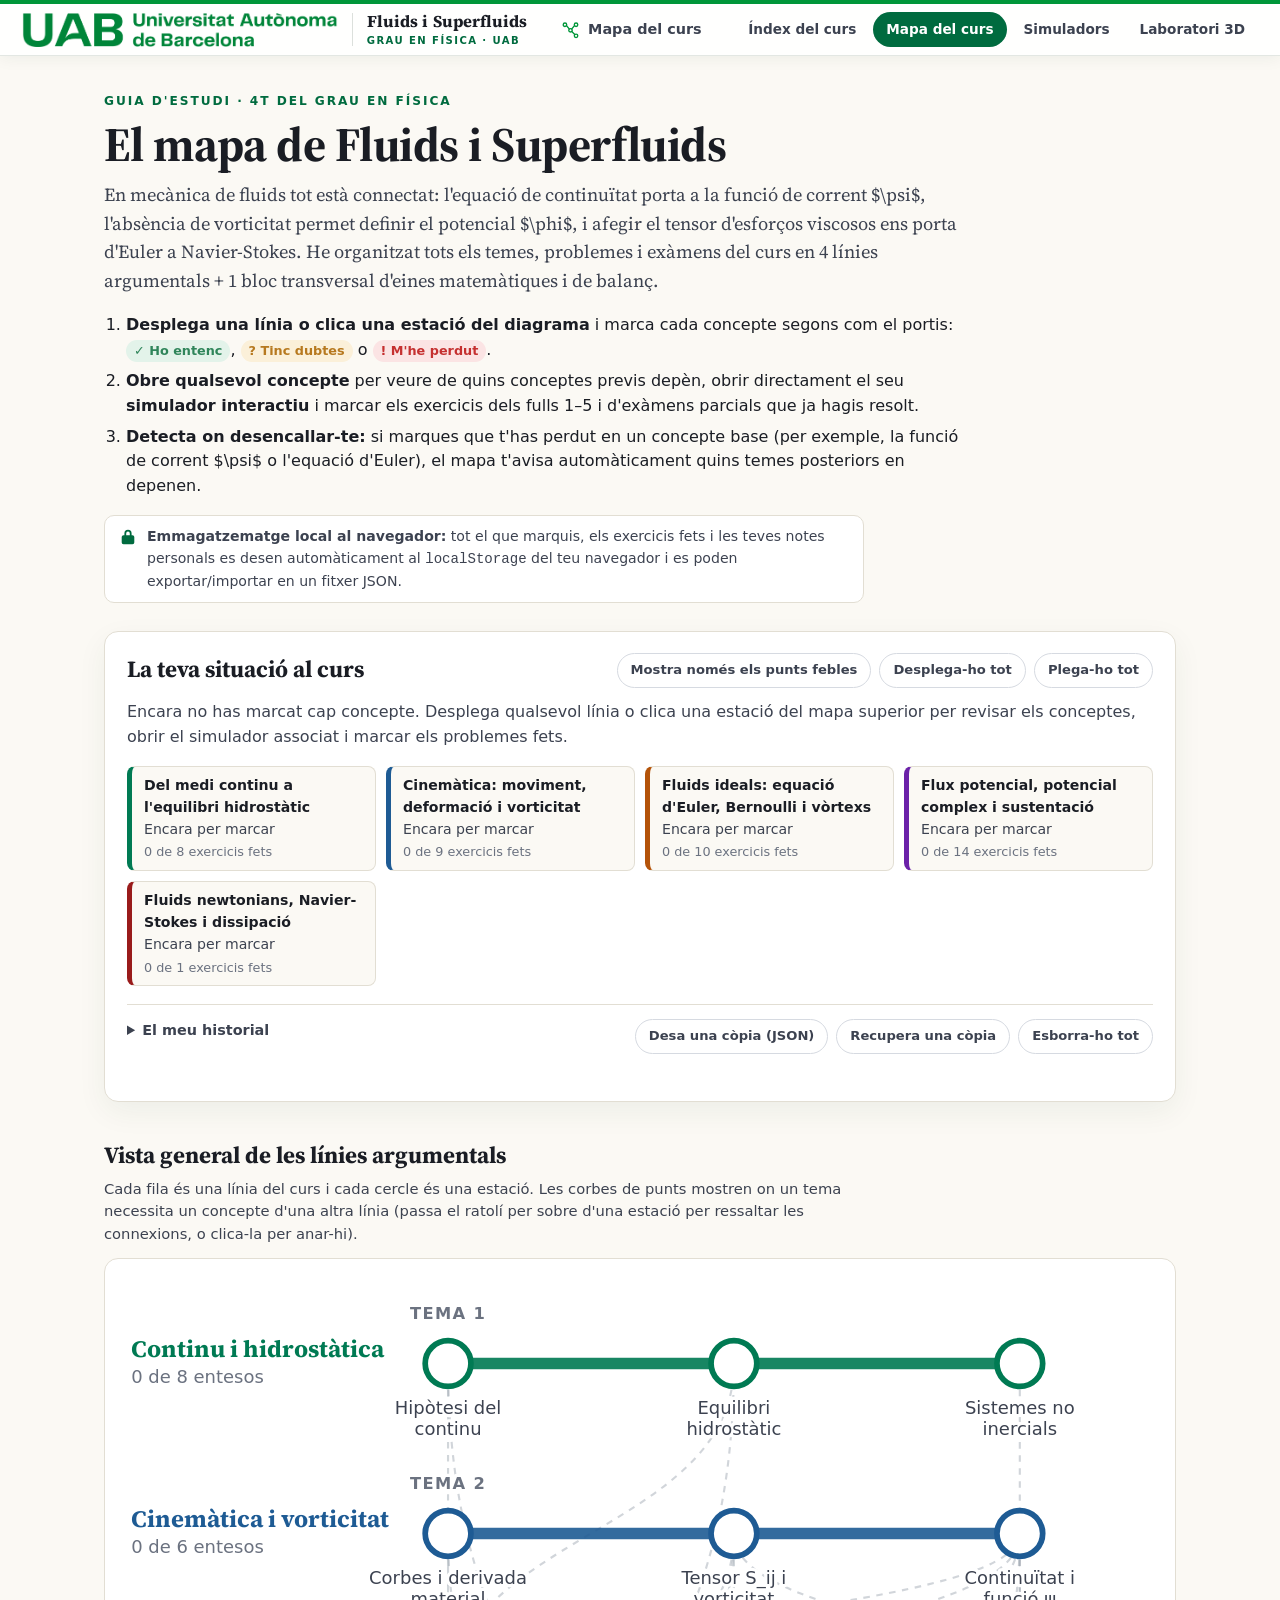
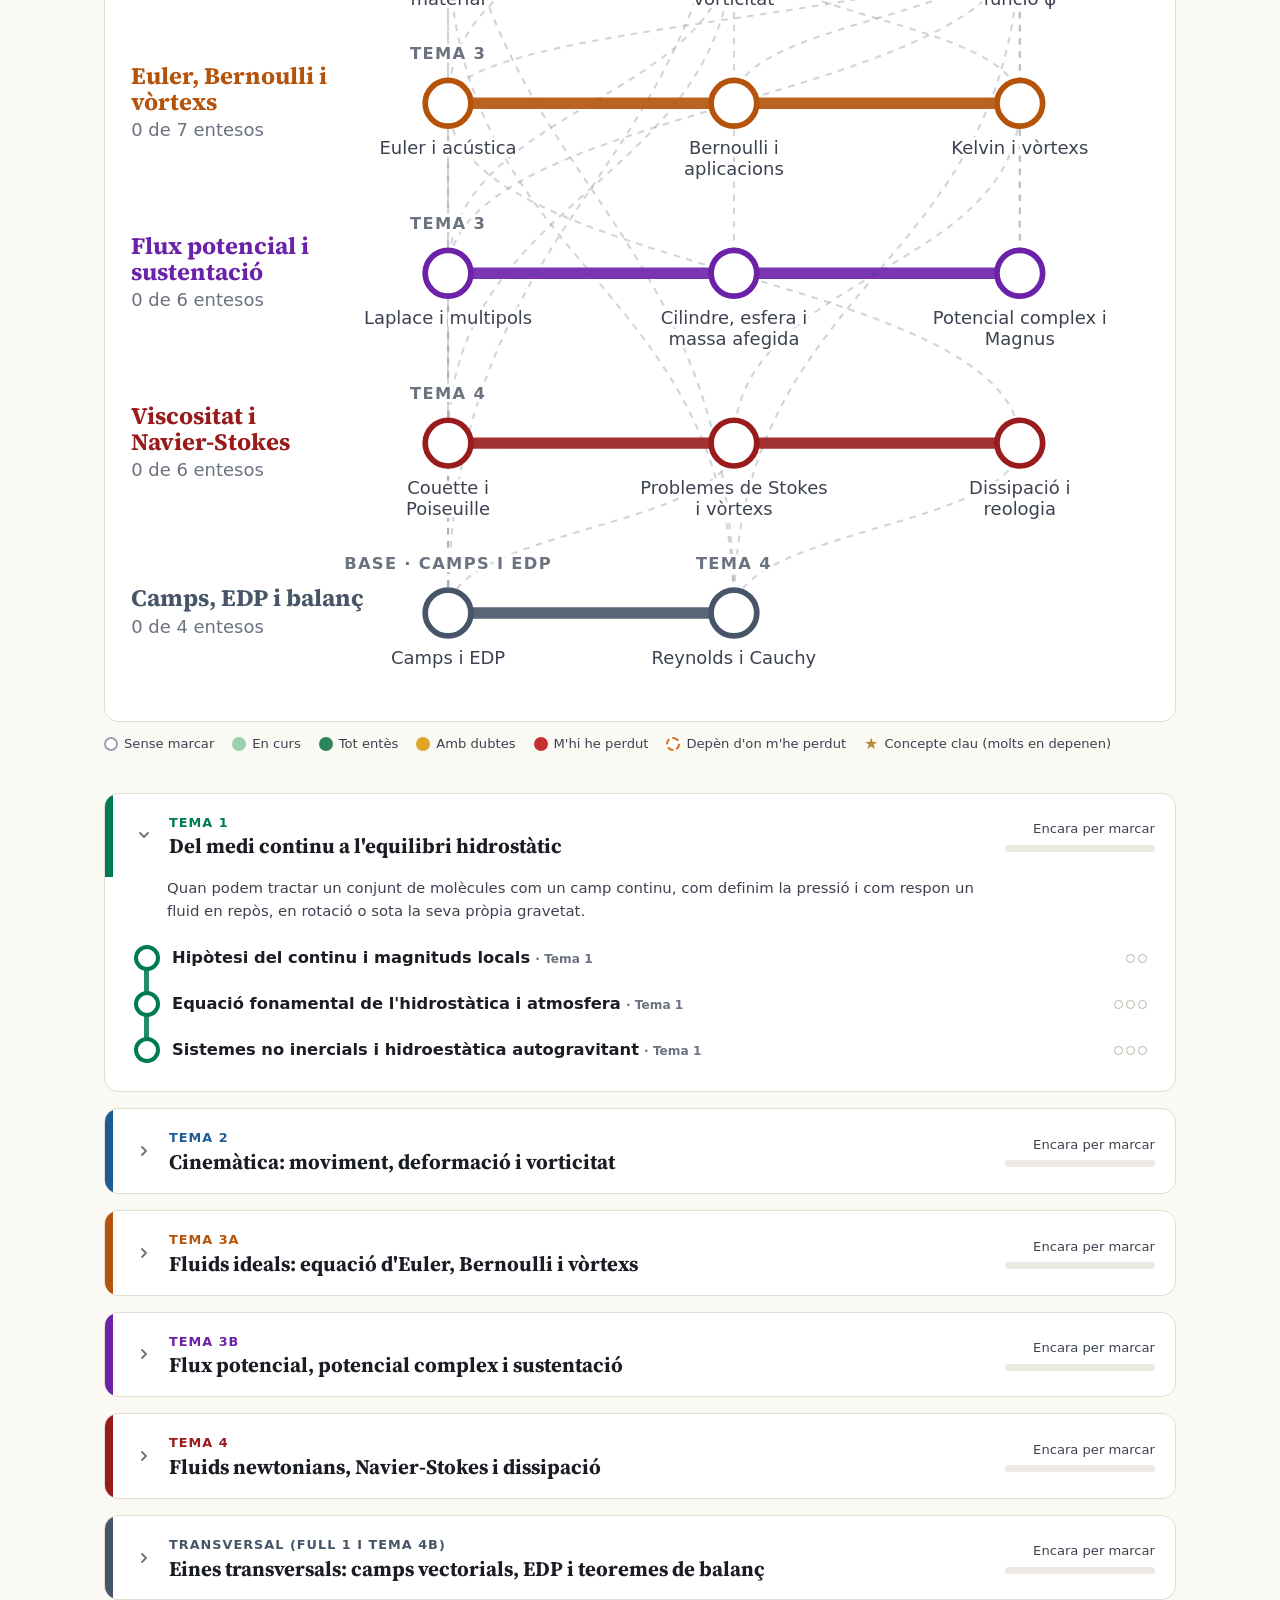
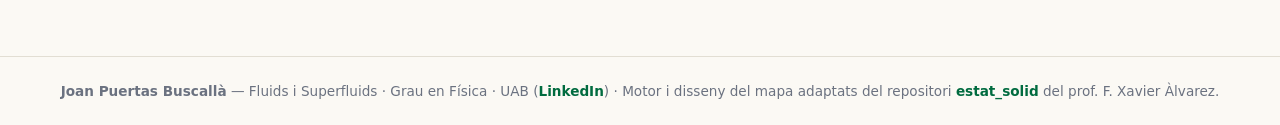
==== mapa/index.html @ 0ef9b049 "Plataforma completa de Fluids i Superfluids (UAB): simuladors T1-T4, laboratori 3D i mapa del curs" ====
<!doctype html>
<html lang="ca">
<head>
<meta charset="utf-8">
<meta name="viewport" content="width=device-width, initial-scale=1">
<title>Mapa del curs — Fluids i Superfluids · UAB</title>
<meta name="description" content="Mapa interactiu dels conceptes, línies argumentals, problemes i simuladors de Fluids i Superfluids (Grau en Física, UAB).">
<link rel="preconnect" href="https://fonts.googleapis.com">
<link rel="preconnect" href="https://fonts.gstatic.com" crossorigin>
<link rel="stylesheet" href="https://fonts.googleapis.com/css2?family=Source+Serif+4:ital,opsz,wght@0,8..60,400..700;1,8..60,400..700&display=swap">
<link rel="stylesheet" href="mapa.css">
</head>
<body>

<header class="capcalera-uab">
  <div class="cap-esq">
    <a class="cap-logo" href="../" title="Portada del curs"><img src="../simuladors/imatges/logotip-versio-3-verd.png" alt="Universitat Autònoma de Barcelona"></a>
    <a class="cap-marca" href="../">Fluids i Superfluids<small>Grau en Física · UAB</small></a>
  </div>
  <div class="cap-pagina">
    <svg viewBox="0 0 24 24" fill="none" stroke="currentColor" stroke-width="1.7" stroke-linecap="round" stroke-linejoin="round" aria-hidden="true"><circle cx="5" cy="6" r="2.2"/><circle cx="19" cy="6" r="2.2"/><circle cx="12" cy="13" r="2.2"/><circle cx="19" cy="20" r="2.2"/><path d="M7 7l3.3 4.3M17 7l-3.3 4.3M13.6 14.6l3.8 3.8"/></svg>
    Mapa del curs
  </div>
  <nav class="cap-nav" aria-label="Seccions del curs">
    <a href="../#index">Índex del curs</a>
    <a class="actiu" href="./index.html" aria-current="page">Mapa del curs</a>
    <a href="../simuladors/index.html">Simuladors</a>
    <a href="../visualitzador_camps.html">Laboratori 3D</a>
  </nav>
</header>

<main class="mapa">

  <section class="intro">
    <p class="avantitol">Guia d'estudi · 4t del Grau en Física</p>
    <h1>El mapa de Fluids i Superfluids</h1>
    <p class="subtitol">En mecànica de fluids tot està connectat: l'equació de continuïtat porta a la funció de corrent $\psi$, l'absència de vorticitat permet definir el potencial $\phi$, i afegir el tensor d'esforços viscosos ens porta d'Euler a Navier-Stokes. He organitzat tots els temes, problemes i exàmens del curs en 4 línies argumentals + 1 bloc transversal d'eines matemàtiques i de balanç.</p>
    <ol class="passos">
      <li><strong>Desplega una línia o clica una estació del diagrama</strong> i marca cada concepte segons com el portis: <span class="et-estat ok">✓ Ho entenc</span>, <span class="et-estat dubte">? Tinc dubtes</span> o <span class="et-estat perdut">! M'he perdut</span>.</li>
      <li><strong>Obre qualsevol concepte</strong> per veure de quins conceptes previs depèn, obrir directament el seu <strong>simulador interactiu</strong> i marcar els exercicis dels fulls 1–5 i d'exàmens parcials que ja hagis resolt.</li>
      <li><strong>Detecta on desencallar-te:</strong> si marques que t'has perdut en un concepte base (per exemple, la funció de corrent $\psi$ o l'equació d'Euler), el mapa t'avisa automàticament quins temes posteriors en depenen.</li>
    </ol>
    <p class="privadesa">
      <svg viewBox="0 0 20 20" fill="currentColor" aria-hidden="true"><path fill-rule="evenodd" d="M10 2a4 4 0 00-4 4v2H5a2 2 0 00-2 2v6a2 2 0 002 2h10a2 2 0 002-2v-6a2 2 0 00-2-2h-1V6a4 4 0 00-4-4zm2 6V6a2 2 0 10-4 0v2h4z" clip-rule="evenodd"/></svg>
      <span><strong>Emmagatzematge local al navegador:</strong> tot el que marquis, els exercicis fets i les teves notes personals es desen automàticament al <code>localStorage</code> del teu navegador i es poden exportar/importar en un fitxer JSON.</span>
    </p>
  </section>

  <section class="situacio" id="situacio" aria-labelledby="titolSituacio">
    <div class="sit-cap">
      <h2 id="titolSituacio">La teva situació al curs</h2>
      <div class="eines" role="toolbar" aria-label="Eines del mapa">
        <button type="button" id="btnFebles" aria-pressed="false">Mostra només els punts febles</button>
        <button type="button" id="btnObre">Desplega-ho tot</button>
        <button type="button" id="btnTanca">Plega-ho tot</button>
      </div>
    </div>
    <div id="sitCos"></div>
    <div class="sit-peu">
      <details class="historial" id="historial">
        <summary>El meu historial</summary>
        <ol id="historialLlista"></ol>
      </details>
      <div class="copia">
        <button type="button" id="btnDesa">Desa una còpia (JSON)</button>
        <button type="button" id="btnRecupera">Recupera una còpia</button>
        <button type="button" id="btnEsborra" class="perill">Esborra-ho tot</button>
        <input type="file" id="fitxerCopia" accept="application/json,.json" hidden>
      </div>
    </div>
    <p class="missatge" id="missatge" role="status" aria-live="polite"></p>
  </section>

  <section class="vista" aria-labelledby="titolVista">
    <div class="vista-cap">
      <h2 id="titolVista">Vista general de les línies argumentals</h2>
      <p>Cada fila és una línia del curs i cada cercle és una estació. Les corbes de punts mostren on un tema necessita un concepte d'una altra línia (passa el ratolí per sobre d'una estació per ressaltar les connexions, o clica-la per anar-hi).</p>
    </div>
    <div class="vista-mapa" id="vistaMapa"></div>
    <ul class="llegenda" aria-label="Llegenda del mapa">
      <li><span class="ll-punt"></span> Sense marcar</li>
      <li><span class="ll-punt parcial"></span> En curs</li>
      <li><span class="ll-punt ok"></span> Tot entès</li>
      <li><span class="ll-punt dubte"></span> Amb dubtes</li>
      <li><span class="ll-punt perdut"></span> M'hi he perdut</li>
      <li><span class="ll-punt afectat"></span> Depèn d'on m'he perdut</li>
      <li><span class="ll-clau">★</span> Concepte clau (molts en depenen)</li>
    </ul>
  </section>

  <section class="linies" id="linies" aria-label="Línies argumentals del curs"></section>

</main>

<footer class="peu-uab">
  <strong>Joan Puertas Buscallà</strong> — Fluids i Superfluids · Grau en Física · UAB (<a href="https://www.linkedin.com/in/joan-puertasbuscalla/" target="_blank" rel="noopener">LinkedIn</a>) · Motor i disseny del mapa adaptats del repositori <a href="https://github.com/xalvarezc/estat_solid" target="_blank" rel="noopener">estat_solid</a> del prof. F. Xavier Àlvarez.
</footer>

<script src="mapa_dades.js"></script>
<script src="mapa_exercicis.js"></script>
<script src="mapa.js"></script>
</body>
</html>
---- mapa/mapa.css ----
/* mapa.css — Mapa conceptual de Fluids i Superfluids (Grau en Física · UAB)
   Autor: Joan Puertas Buscallà — Basat en el sistema de mapa de F. Xavier Àlvarez (estat_solid) */
:root {
  --uabgreen: #009639; --uabgreen-dark: #006B3F; --verd-fosc: #0B3D24;
  --ink: #1A1D24; --ink-2: #3C4250; --muted: #6B7280; --border: #E2DED3; --linia: #D6DAE1;
  --paper: #FBF9F4; --paper-2: #F3EFE4; --blanc: #FFFFFF;
  --font-body: Seravek, 'Segoe UI', system-ui, -apple-system, sans-serif;
  --font-serif: 'Source Serif 4', Georgia, 'Times New Roman', serif;

  /* estats de l'estudiant */
  --ok: #2F855A;      --ok-bg: #E3F3EA;
  --parcial: #9AD0B0;
  --dubte: #B7791F;   --dubte-bg: #FBF0D9;  --dubte-punt: #E0A526;
  --perdut: #C53030;  --perdut-bg: #FBE4E4;
  --afectat: #DD6B20; --afectat-bg: #FDEBDD;
}
* { box-sizing: border-box; }
html { scroll-padding-top: 76px; }
html, body { margin: 0; padding: 0; }
body { font-family: var(--font-body); color: var(--ink); background: var(--paper); line-height: 1.55; }
img, svg { max-width: 100%; }
button { font: inherit; }

/* ---- Capçalera comuna del curs ---- */
.capcalera-uab{
  position:sticky; top:0; z-index:60;
  display:flex; align-items:center; justify-content:space-between; gap:20px;
  padding:8px 22px; background:rgba(255,255,255,.97);
  border-top:4px solid var(--uabgreen);
  border-bottom:1px solid #E3E7E3;
  box-shadow:0 1px 16px rgba(11,61,36,.07);
}
@supports (backdrop-filter: blur(6px)){
  .capcalera-uab{ background:rgba(255,255,255,.9); backdrop-filter:blur(7px); }
}
.capcalera-uab .cap-esq{ display:flex; align-items:center; gap:14px; min-width:0; }
.capcalera-uab .cap-logo{ display:block; line-height:0; flex-shrink:0; }
.capcalera-uab .cap-logo img{ height:34px; display:block; }
.capcalera-uab .cap-marca{ min-width:0;
  display:flex; flex-direction:column; justify-content:center; text-decoration:none; color:var(--ink);
  font-family:var(--font-serif);
  font-weight:700; font-size:1.04rem; line-height:1.1; letter-spacing:.005em; white-space:nowrap;
  padding-left:14px; border-left:1px solid #DCE0DC;
}
.capcalera-uab .cap-marca small{
  font-family:var(--font-body);
  font-weight:600; font-size:.63rem; letter-spacing:.14em; text-transform:uppercase;
  color:var(--uabgreen-dark); margin-top:3px;
}
.capcalera-uab .cap-marca:hover{ color:var(--uabgreen-dark); }
.capcalera-uab .cap-pagina{
  flex:1; display:flex; align-items:center; justify-content:center; gap:8px;
  font-size:.9rem; font-weight:600; color:var(--ink-2); text-align:center; min-width:0;
}
.capcalera-uab .cap-pagina svg{ width:19px; height:19px; color:var(--uabgreen); flex-shrink:0; }
.capcalera-uab .cap-nav{ display:flex; gap:4px; flex-shrink:0; }
.capcalera-uab .cap-nav a{
  text-decoration:none; font-size:.85rem; font-weight:600; color:var(--ink-2);
  padding:7px 13px; border-radius:999px; white-space:nowrap;
}
.capcalera-uab .cap-nav a:hover{ background:#E7F4EC; color:var(--uabgreen-dark); }
.capcalera-uab .cap-nav a.actiu{ background:var(--uabgreen-dark); color:#fff; }
@media (max-width:960px){
  .capcalera-uab .cap-pagina{ display:none; }
}
@media (max-width:640px){
  .capcalera-uab{ position:static; flex-wrap:wrap; gap:8px 12px; padding:8px 14px; }
  .capcalera-uab .cap-logo img{ height:28px; }
  .capcalera-uab .cap-marca{ font-size:.92rem; white-space:normal; }
  .capcalera-uab .cap-marca small{ display:none; }
  .capcalera-uab .cap-nav{ margin-left:auto; }
  .capcalera-uab .cap-nav a{ font-size:.78rem; padding:6px 10px; }
}

/* ---------- pàgina ---------- */
.mapa { max-width: 1120px; margin: 0 auto; padding: 36px 24px 56px; }
h1, h2, h3 { font-family: var(--font-serif); }
.avantitol {
  font-size: .76rem; font-weight: 700; letter-spacing: .16em; text-transform: uppercase;
  color: var(--uabgreen-dark); margin: 0 0 8px;
}
.intro h1 { font-size: clamp(2.1rem, 4.4vw, 3rem); line-height: 1.05; margin: 0 0 12px; letter-spacing: -.01em; }
.intro .subtitol { font-family: var(--font-serif); font-size: 1.15rem; color: var(--ink-2); max-width: 48em; margin: 0 0 18px; }
.passos { margin: 0 0 16px; padding-left: 22px; max-width: 54em; }
.passos li { margin-bottom: 6px; }
.et-estat { display: inline-block; font-size: .8rem; font-weight: 700; padding: 1px 8px; border-radius: 999px; white-space: nowrap; }
.et-estat.ok { background: var(--ok-bg); color: var(--ok); }
.et-estat.dubte { background: var(--dubte-bg); color: var(--dubte); }
.et-estat.perdut { background: var(--perdut-bg); color: var(--perdut); }
.privadesa {
  display: flex; gap: 10px; align-items: flex-start; max-width: 54em;
  font-size: .88rem; color: var(--ink-2); background: var(--blanc);
  border: 1px solid var(--border); border-radius: 10px; padding: 10px 14px; margin: 0;
}
.privadesa svg { width: 18px; height: 18px; flex-shrink: 0; margin-top: 2px; color: var(--uabgreen-dark); }

/* ---------- botons ---------- */
.eines, .copia { display: flex; flex-wrap: wrap; gap: 8px; }
.eines button, .copia button {
  font-size: .82rem; font-weight: 600; color: var(--ink-2); background: var(--blanc);
  border: 1px solid var(--linia); border-radius: 999px; padding: 6px 13px; cursor: pointer;
}
.eines button:hover, .copia button:hover { border-color: var(--uabgreen); color: var(--uabgreen-dark); }
.eines button[aria-pressed="true"] { background: var(--uabgreen-dark); border-color: var(--uabgreen-dark); color: #fff; }
.copia button.perill:hover { border-color: var(--perdut); color: var(--perdut); }
button:focus-visible, summary:focus-visible, a:focus-visible, [tabindex]:focus-visible {
  outline: 2px solid var(--uabgreen); outline-offset: 2px;
}

/* ---------- la teva situació ---------- */
.situacio {
  margin-top: 28px; background: var(--blanc); border: 1px solid var(--border); border-radius: 14px;
  padding: 20px 22px; box-shadow: 0 10px 30px rgba(11,61,36,.06);
}
.sit-cap { display: flex; flex-wrap: wrap; align-items: center; justify-content: space-between; gap: 10px 16px; margin-bottom: 12px; }
.sit-cap h2 { margin: 0; font-size: 1.45rem; }
.sit-resum { margin: 0 0 10px; color: var(--ink-2); }
.barra { display: flex; height: 10px; border-radius: 999px; overflow: hidden; background: #ECEAE3; }
.barra span { display: block; height: 100%; }
.barra .b-ok { background: var(--ok); }
.barra .b-dubte { background: var(--dubte-punt); }
.barra .b-perdut { background: var(--perdut); }
.sit-linies { list-style: none; margin: 16px 0 0; padding: 0; display: grid; grid-template-columns: repeat(auto-fit, minmax(240px, 1fr)); gap: 10px; }
.sit-linies li {
  border: 1px solid var(--border); border-left: 5px solid var(--c); border-radius: 8px;
  padding: 8px 12px; font-size: .88rem; background: var(--paper);
}
.sit-linies .nom { font-weight: 700; display: block; }
.sit-linies .estat-txt { color: var(--ink-2); }
.sit-linies .estat-txt.perdut { color: var(--perdut); font-weight: 600; }
.sit-linies .estat-txt.afectat { color: var(--afectat); font-weight: 600; }
.sit-linies .estat-txt.dubte { color: var(--dubte); font-weight: 600; }
.sit-linies .estat-txt.ok { color: var(--ok); font-weight: 600; }
.sit-bloc { margin-top: 18px; }
.sit-bloc h3 { font-size: 1.08rem; margin: 0 0 8px; }
.sit-perdut {
  border: 1px solid #F1C4C4; background: var(--perdut-bg); border-radius: 10px;
  padding: 10px 14px; margin-bottom: 10px; font-size: .9rem;
}
.sit-perdut .titol { font-weight: 700; margin-bottom: 4px; }
.sit-perdut p { margin: 4px 0; }
.sit-seguir { font-size: .92rem; color: var(--ink-2); margin: 0; }
.sit-buit { color: var(--ink-2); margin: 0; }
.sit-peu { display: flex; flex-wrap: wrap; justify-content: space-between; align-items: flex-start; gap: 12px; margin-top: 18px; padding-top: 14px; border-top: 1px solid var(--border); }
.historial summary { cursor: pointer; font-weight: 600; font-size: .9rem; color: var(--ink-2); }
.historial ol { margin: 8px 0 0; padding-left: 0; list-style: none; font-size: .85rem; max-height: 260px; overflow-y: auto; }
.historial li { padding: 3px 0; border-bottom: 1px dashed var(--border); }
.historial .data { color: var(--muted); font-variant-numeric: tabular-nums; margin-right: 6px; }
.missatge { margin: 10px 0 0; font-size: .88rem; color: var(--uabgreen-dark); min-height: 1.2em; }

/* xips de conceptes */
.xip {
  display: inline-flex; align-items: center; gap: 6px; max-width: 100%;
  font-size: .82rem; font-weight: 600; color: var(--ink); text-align: left;
  background: var(--blanc); border: 1px solid var(--linia); border-left: 4px solid var(--c, var(--linia));
  border-radius: 6px; padding: 3px 9px; margin: 2px 4px 2px 0; cursor: pointer;
}
.xip:hover { border-color: var(--uabgreen); border-left-color: var(--c, var(--uabgreen)); }
.xip .p { width: 9px; height: 9px; border-radius: 50%; flex-shrink: 0; background: #fff; border: 1.5px solid #B9B4A6; }
.xip .p.ok { background: var(--ok); border-color: var(--ok); }
.xip .p.dubte { background: var(--dubte-punt); border-color: var(--dubte-punt); }
.xip .p.perdut { background: var(--perdut); border-color: var(--perdut); }

/* ---------- vista general ---------- */
.vista { margin-top: 36px; }
.vista-cap h2 { margin: 0 0 4px; font-size: 1.45rem; }
.vista-cap p { margin: 0 0 12px; color: var(--ink-2); font-size: .92rem; max-width: 52em; }
.vista-mapa {
  background: var(--blanc); border: 1px solid var(--border); border-radius: 14px;
  overflow-x: auto; -webkit-overflow-scrolling: touch;
}
.vista-mapa svg { display: block; width: 100%; min-width: 860px; height: auto; }
.vista-mapa .est { cursor: pointer; }
.vista-mapa .est:hover .cercle, .vista-mapa .est:focus .cercle { stroke-width: 4.5; }
.vista-mapa .v-linia { font-family: var(--font-serif); font-size: 14.5px; font-weight: 700; }
.vista-mapa .v-recompte { font-size: 11px; fill: var(--muted); }
.vista-mapa .v-tema { font-size: 10px; font-weight: 700; letter-spacing: .08em; text-transform: uppercase; fill: var(--muted); }
.vista-mapa .v-est { font-size: 11px; fill: var(--ink-2); }
.vista-mapa .v-tema, .vista-mapa .v-est, .vista-mapa .v-linia, .vista-mapa .v-recompte {
  paint-order: stroke; stroke: #fff; stroke-width: 4px; stroke-linejoin: round;
}
.vista-mapa .v-icona { font-size: 13px; font-weight: 800; pointer-events: none; }
.vista-mapa .est:focus { outline: none; }
.vista-mapa .transf { fill: none; stroke: #9AA3AE; stroke-width: 1.3; stroke-dasharray: 4 4; opacity: .45; }
.vista-mapa .transf.actiu { stroke: var(--ink); opacity: 1; stroke-width: 2; }
.llegenda { list-style: none; display: flex; flex-wrap: wrap; gap: 6px 18px; margin: 10px 0 0; padding: 0; font-size: .82rem; color: var(--ink-2); }
.llegenda li { display: inline-flex; align-items: center; gap: 6px; }
.ll-punt { width: 14px; height: 14px; border-radius: 50%; border: 2px solid #9AA3AE; background: #fff; display: inline-block; }
.ll-punt.ok { background: var(--ok); border-color: var(--ok); }
.ll-punt.parcial { background: var(--parcial); border-color: var(--parcial); }
.ll-punt.dubte { background: var(--dubte-punt); border-color: var(--dubte-punt); }
.ll-punt.perdut { background: var(--perdut); border-color: var(--perdut); }
.ll-punt.afectat { border: 2px dashed var(--afectat); }
.ll-clau { color: #B8893A; font-size: 1rem; }

/* ---------- línies (desplegables) ---------- */
.linies { margin-top: 36px; display: flex; flex-direction: column; gap: 16px; }
.linia { background: var(--blanc); border: 1px solid var(--border); border-radius: 14px; overflow: hidden; }
.linia > summary {
  list-style: none; cursor: pointer; display: grid; grid-template-columns: auto 1fr auto; gap: 4px 14px; align-items: center;
  padding: 16px 20px; border-left: 8px solid var(--c);
}
.linia > summary::-webkit-details-marker, .estacio > summary::-webkit-details-marker { display: none; }
.linia > summary .fletxa, .estacio > summary .fletxa {
  width: 22px; height: 22px; display: grid; place-items: center; color: var(--muted); transition: transform .15s;
}
.linia[open] > summary .fletxa, .estacio[open] > summary .fletxa { transform: rotate(90deg); }
.linia .l-nom { font-family: var(--font-serif); font-size: 1.3rem; font-weight: 700; line-height: 1.2; }
.linia .l-temes { font-size: .8rem; font-weight: 700; letter-spacing: .08em; text-transform: uppercase; color: var(--c); }
.linia .l-dreta { text-align: right; font-size: .82rem; color: var(--ink-2); min-width: 150px; }
.linia .l-dreta .barra { margin-top: 5px; height: 7px; }
.linia .l-estat.perdut { color: var(--perdut); font-weight: 700; }
.linia .l-estat.afectat { color: var(--afectat); font-weight: 700; }
.linia .l-estat.dubte { color: var(--dubte); font-weight: 700; }
.linia .l-estat.ok { color: var(--ok); font-weight: 700; }
.linia .l-desc { margin: 0; padding: 0 20px 6px 62px; color: var(--ink-2); font-size: .93rem; max-width: 60em; }
.estacions { list-style: none; margin: 0; padding: 6px 20px 18px 20px; position: relative; }
.estacions::before {
  content: ""; position: absolute; left: 39px; top: 18px; bottom: 30px; width: 5px; border-radius: 3px; background: var(--c); opacity: .85;
}
.estacio { position: relative; }
.estacio > summary {
  list-style: none; cursor: pointer; display: flex; align-items: center; gap: 12px;
  padding: 10px 8px 10px 0; border-radius: 8px;
}
.estacio > summary:hover { background: var(--paper); }
.estacio .e-punt {
  position: relative; z-index: 1; width: 26px; height: 26px; border-radius: 50%; flex-shrink: 0; margin-left: 9px;
  background: #fff; border: 4px solid var(--c); display: grid; place-items: center;
  font-size: .72rem; font-weight: 800; color: #fff;
}
.estacio .e-punt.ok { background: var(--ok); }
.estacio .e-punt.parcial { background: var(--parcial); }
.estacio .e-punt.dubte { background: var(--dubte-punt); }
.estacio .e-punt.perdut { background: var(--perdut); }
.estacio .e-punt.afectat { box-shadow: 0 0 0 3px #fff, 0 0 0 5px var(--afectat); }
.estacio .e-nom { font-weight: 700; font-size: 1.02rem; }
.estacio .e-tema { font-size: .76rem; color: var(--muted); font-weight: 600; white-space: nowrap; }
.estacio .e-minis { margin-left: auto; display: flex; gap: 3px; flex-shrink: 0; }
.estacio .e-minis span { width: 9px; height: 9px; border-radius: 50%; background: #fff; border: 1.5px solid #B9B4A6; }
.estacio .e-minis span.ok { background: var(--ok); border-color: var(--ok); }
.estacio .e-minis span.dubte { background: var(--dubte-punt); border-color: var(--dubte-punt); }
.estacio .e-minis span.perdut { background: var(--perdut); border-color: var(--perdut); }
.estacio .e-minis span.afectat { border-color: var(--afectat); border-style: dashed; }

.conceptes { list-style: none; margin: 2px 0 10px 56px; padding: 0; display: flex; flex-direction: column; gap: 8px; }
.concepte {
  border: 1px solid var(--border); border-radius: 10px; background: var(--blanc);
  border-left: 4px solid #D9D5C9; transition: box-shadow .3s;
}
.concepte.ok { border-left-color: var(--ok); }
.concepte.dubte { border-left-color: var(--dubte-punt); background: #FFFCF4; }
.concepte.perdut { border-left-color: var(--perdut); background: #FFF8F8; }
.concepte.flash { box-shadow: 0 0 0 3px var(--uabgreen); }
.c-fila { display: flex; flex-wrap: wrap; align-items: center; gap: 8px 12px; padding: 8px 10px 8px 12px; }
.c-obre {
  flex: 1 1 260px; min-width: 0; display: flex; align-items: center; gap: 8px; text-align: left;
  background: none; border: 0; padding: 2px 0; cursor: pointer; color: var(--ink);
}
.c-obre .fletxa { color: var(--muted); transition: transform .15s; flex-shrink: 0; display: grid; place-items: center; width: 16px; }
.concepte.obert .c-obre .fletxa { transform: rotate(90deg); }
.c-nom { font-weight: 600; }
.c-clau { color: #B8893A; flex-shrink: 0; }
.c-botons { display: flex; gap: 4px; flex-shrink: 0; }
.c-botons button {
  display: inline-flex; align-items: center; gap: 5px;
  font-size: .78rem; font-weight: 700; padding: 5px 10px; border-radius: 999px; cursor: pointer;
  background: var(--blanc); color: var(--ink-2); border: 1.5px solid var(--linia);
}
.c-botons button .ic { font-weight: 800; }
.c-botons button[data-e="ok"]:hover { border-color: var(--ok); color: var(--ok); }
.c-botons button[data-e="dubte"]:hover { border-color: var(--dubte-punt); color: var(--dubte); }
.c-botons button[data-e="perdut"]:hover { border-color: var(--perdut); color: var(--perdut); }
.c-botons button[data-e="ok"][aria-pressed="true"] { background: var(--ok); border-color: var(--ok); color: #fff; }
.c-botons button[data-e="dubte"][aria-pressed="true"] { background: var(--dubte-punt); border-color: var(--dubte-punt); color: #3A2A05; }
.c-botons button[data-e="perdut"][aria-pressed="true"] { background: var(--perdut); border-color: var(--perdut); color: #fff; }
.c-avis {
  margin: 0 12px 8px 36px; font-size: .84rem; color: #8A3F0C; background: var(--afectat-bg);
  border-radius: 6px; padding: 5px 10px;
}
.c-detall { padding: 2px 16px 14px 36px; font-size: .92rem; }
.c-desc { margin: 0 0 10px; color: var(--ink-2); max-width: 60em; }
.c-rel { margin: 6px 0; }
.c-rel .et, .c-nota > span {
  display: block; font-size: .72rem; font-weight: 700; letter-spacing: .08em; text-transform: uppercase; color: var(--muted); margin-bottom: 3px;
}
.c-enllacos { display: flex; flex-wrap: wrap; gap: 6px; margin: 10px 0 6px; }
.c-enllacos a, .c-enllacos .sense {
  display: inline-flex; align-items: center; gap: 6px; font-size: .84rem; font-weight: 600;
  padding: 5px 11px; border-radius: 999px; text-decoration: none;
}
.c-enllacos a { background: #E7F4EC; color: var(--uabgreen-dark); }
.c-enllacos a:hover { background: var(--uabgreen-dark); color: #fff; }
.c-enllacos .sense { background: var(--paper-2); color: var(--muted); }
.c-enllacos svg { width: 14px; height: 14px; }
.c-nota { display: block; margin-top: 10px; }
.c-nota textarea {
  width: 100%; min-height: 54px; resize: vertical; font: inherit; font-size: .9rem;
  border: 1px solid var(--linia); border-radius: 8px; padding: 7px 9px; background: var(--paper);
}

/* exercicis */
.c-nex {
  flex-shrink: 0; font-size: .72rem; font-weight: 700; color: var(--muted);
  border: 1px solid var(--linia); border-radius: 999px; padding: 1px 7px; white-space: nowrap;
}
.c-nex.tots { color: var(--ok); border-color: var(--ok); background: var(--ok-bg); }
.ex-llista { list-style: none; margin: 2px 0 0; padding: 0; display: flex; flex-direction: column; gap: 4px; }
.ex-fila { display: flex; align-items: baseline; flex-wrap: wrap; gap: 4px 8px; font-size: .88rem; }
.ex-fila a { color: var(--uabgreen-dark); font-weight: 600; }
.ex-tema { color: var(--muted); font-size: .8rem; }
.ex-fet {
  flex-shrink: 0; font-size: .74rem; font-weight: 700; padding: 2px 9px; border-radius: 999px; cursor: pointer;
  background: var(--blanc); color: var(--ink-2); border: 1.5px solid var(--linia);
}
.ex-fet:hover { border-color: var(--ok); color: var(--ok); }
.ex-fet[aria-pressed="true"] { background: var(--ok); border-color: var(--ok); color: #fff; }
.sit-linies .ex-txt { display: block; color: var(--muted); font-size: .8rem; margin-top: 2px; }
.sit-ex { margin-top: 8px; }

.nomes-febles .concepte:not(.febla),
.nomes-febles .estacio:not(.te-febla),
.nomes-febles .linia:not(.te-febla) { display: none; }

.peu-uab { text-align: center; color: var(--muted); font-size: .85rem; padding: 24px 16px; border-top: 1px solid var(--border); }
.peu-uab a { color: var(--uabgreen-dark); font-weight: 600; text-decoration: none; }
.peu-uab a:hover { text-decoration: underline; }

@media (max-width: 640px) {
  .mapa { padding: 24px 16px 40px; }
  .situacio { padding: 16px; }
  .linia > summary { grid-template-columns: auto 1fr; padding: 14px 14px; }
  .linia .l-dreta { grid-column: 1 / -1; text-align: left; min-width: 0; }
  .linia .l-desc { padding: 0 14px 6px 14px; }
  .estacions { padding: 4px 10px 14px 10px; }
  .estacions::before { left: 29px; }
  .estacio .e-minis { display: none; }
  .conceptes { margin-left: 10px; }
  .c-botons button .txt { display: none; }
  .c-botons button { padding: 6px 12px; font-size: .9rem; }
  .c-avis { margin-left: 12px; }
  .c-detall { padding: 2px 12px 12px 12px; }
}
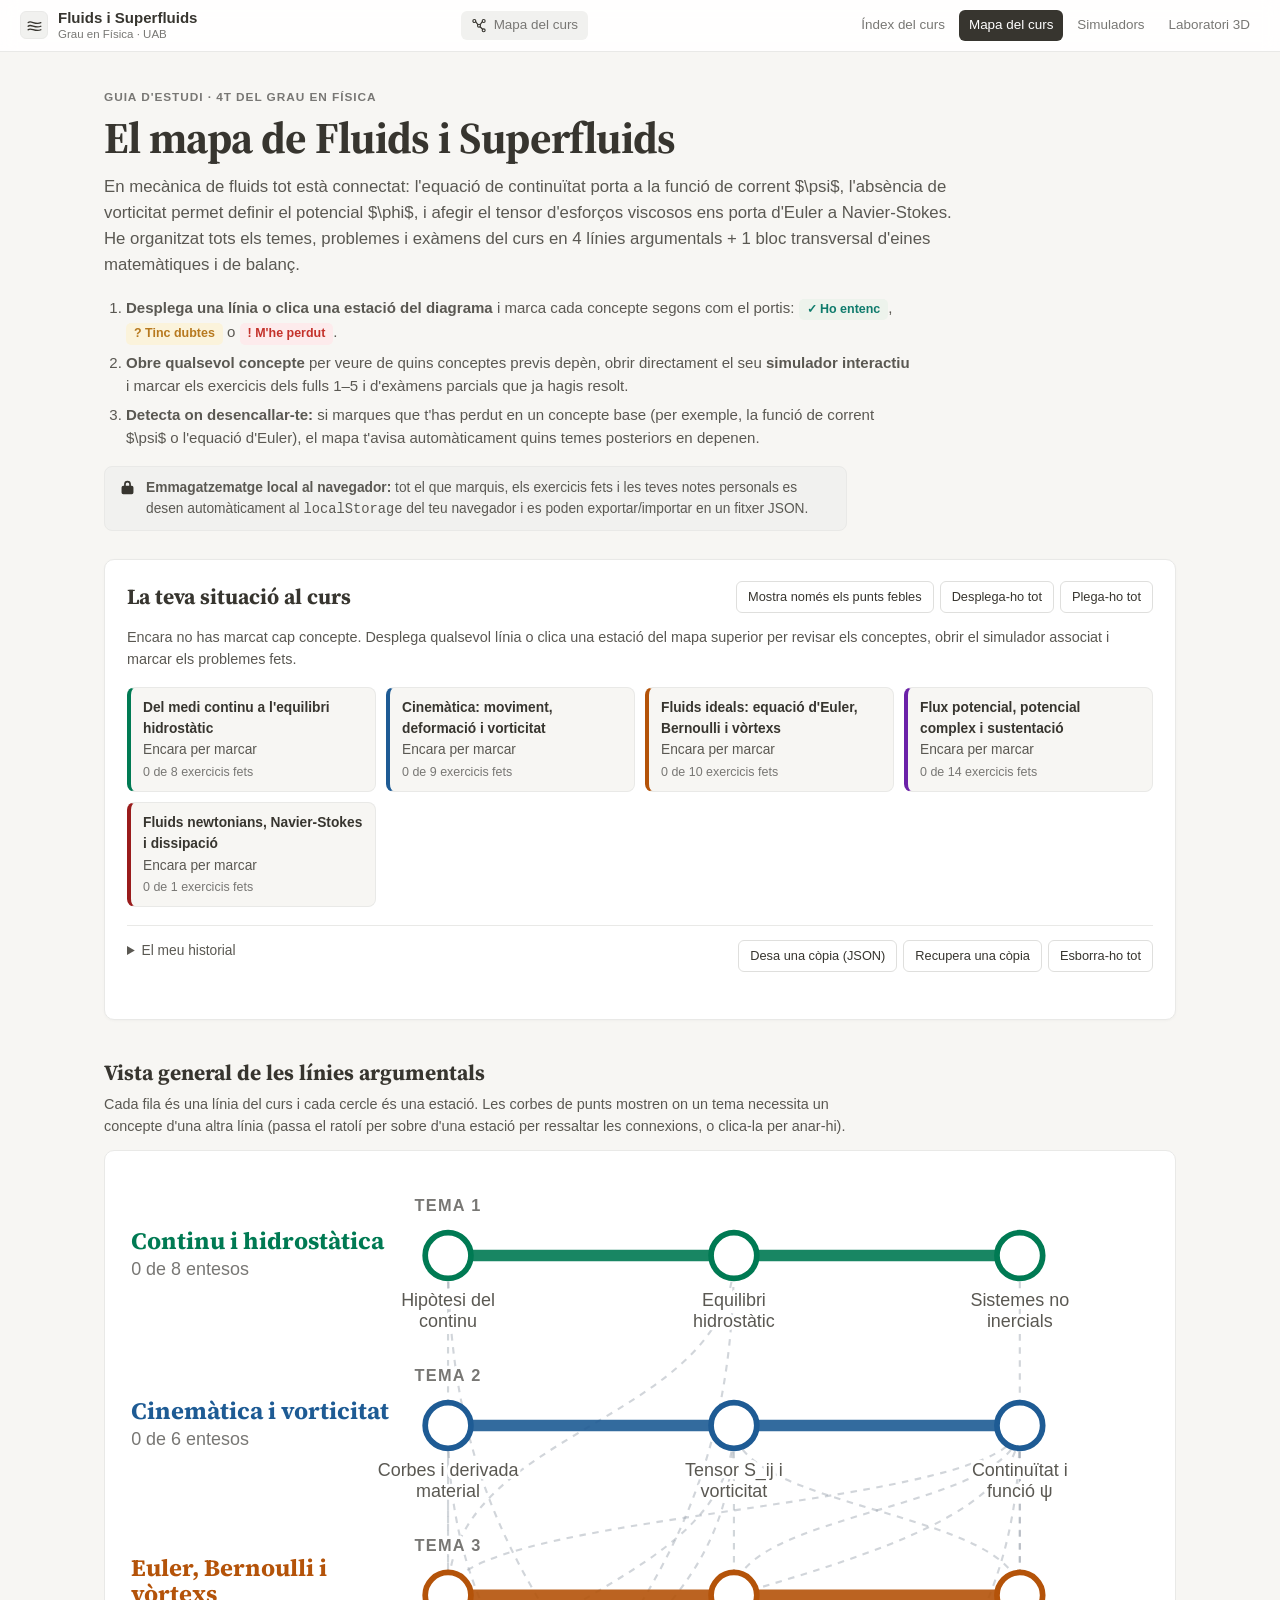
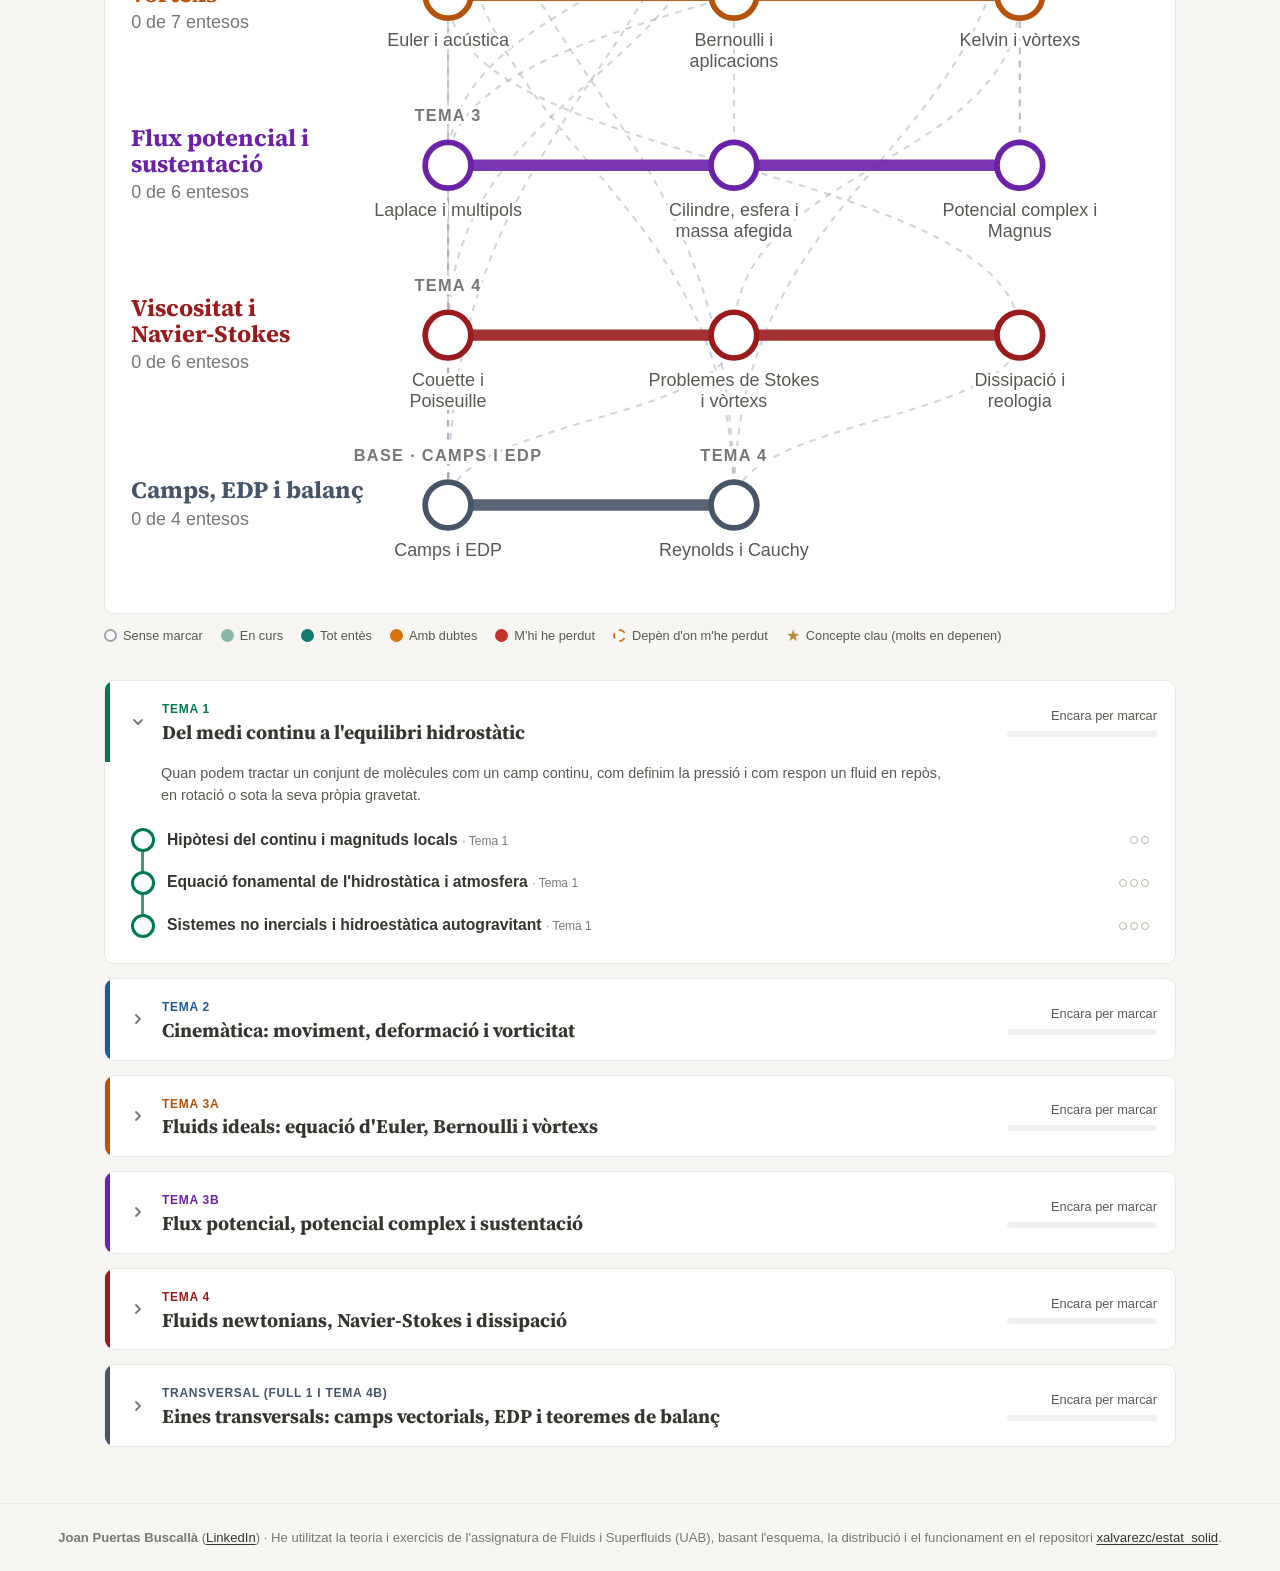
==== commit cc45efed: "Aplicar millores del laboratori 3D (RK4, isolinies, sliders, S_ij, circulacio) i actualitzar disseny" ====
--- a/mapa/index.html
+++ b/mapa/index.html
@@ -3,7 +3,7 @@
 <head>
 <meta charset="utf-8">
 <meta name="viewport" content="width=device-width, initial-scale=1">
-<title>Mapa del curs — Fluids i Superfluids · UAB</title>
+<title>Mapa del curs — Fluids i Superfluids</title>
 <meta name="description" content="Mapa interactiu dels conceptes, línies argumentals, problemes i simuladors de Fluids i Superfluids (Grau en Física, UAB).">
 <link rel="preconnect" href="https://fonts.googleapis.com">
 <link rel="preconnect" href="https://fonts.gstatic.com" crossorigin>
@@ -14,7 +14,9 @@
 
 <header class="capcalera-uab">
   <div class="cap-esq">
-    <a class="cap-logo" href="../" title="Portada del curs"><img src="../simuladors/imatges/logotip-versio-3-verd.png" alt="Universitat Autònoma de Barcelona"></a>
+    <a class="cap-logo" href="../" title="Portada del curs" aria-label="Portada">
+      <svg viewBox="0 0 24 24" fill="none" stroke="currentColor" stroke-width="1.8" stroke-linecap="round" stroke-linejoin="round"><path d="M3 8c4-4 10 4 18 0"/><path d="M3 13c4-4 10 4 18 0"/><path d="M3 18c4-4 10 4 18 0"/></svg>
+    </a>
     <a class="cap-marca" href="../">Fluids i Superfluids<small>Grau en Física · UAB</small></a>
   </div>
   <div class="cap-pagina">
@@ -93,7 +95,7 @@
 </main>
 
 <footer class="peu-uab">
-  <strong>Joan Puertas Buscallà</strong> — Fluids i Superfluids · Grau en Física · UAB (<a href="https://www.linkedin.com/in/joan-puertasbuscalla/" target="_blank" rel="noopener">LinkedIn</a>) · Motor i disseny del mapa adaptats del repositori <a href="https://github.com/xalvarezc/estat_solid" target="_blank" rel="noopener">estat_solid</a> del prof. F. Xavier Àlvarez.
+  <strong>Joan Puertas Buscallà</strong> (<a href="https://www.linkedin.com/in/joan-puertasbuscalla/" target="_blank" rel="noopener">LinkedIn</a>) · He utilitzat la teoria i exercicis de l'assignatura de Fluids i Superfluids (UAB), basant l'esquema, la distribució i el funcionament en el repositori <a href="https://github.com/xalvarezc/estat_solid" target="_blank" rel="noopener">xalvarezc/estat_solid</a>.
 </footer>
 
 <script src="mapa_dades.js"></script>
--- a/mapa/mapa.css
+++ b/mapa/mapa.css
@@ -1,21 +1,21 @@
-/* mapa.css — Mapa conceptual de Fluids i Superfluids (Grau en Física · UAB)
-   Autor: Joan Puertas Buscallà — Basat en el sistema de mapa de F. Xavier Àlvarez (estat_solid) */
+/* mapa.css — Mapa conceptual de Fluids i Superfluids
+   Autor: Joan Puertas Buscallà — Basat en l'esquema, la distribució i el funcionament de https://github.com/xalvarezc/estat_solid */
 :root {
-  --uabgreen: #009639; --uabgreen-dark: #006B3F; --verd-fosc: #0B3D24;
-  --ink: #1A1D24; --ink-2: #3C4250; --muted: #6B7280; --border: #E2DED3; --linia: #D6DAE1;
-  --paper: #FBF9F4; --paper-2: #F3EFE4; --blanc: #FFFFFF;
-  --font-body: Seravek, 'Segoe UI', system-ui, -apple-system, sans-serif;
+  --uabgreen: #2383e2; --uabgreen-dark: #37352f; --verd-fosc: #37352f;
+  --ink: #37352f; --ink-2: #5a5852; --muted: #787774; --border: #e9e9e7; --linia: #dfdfdd;
+  --paper: #f7f6f3; --paper-2: #f1f1ef; --blanc: #ffffff;
+  --font-body: ui-sans-serif, -apple-system, BlinkMacSystemFont, 'Segoe UI', Inter, sans-serif;
   --font-serif: 'Source Serif 4', Georgia, 'Times New Roman', serif;
 
   /* estats de l'estudiant */
-  --ok: #2F855A;      --ok-bg: #E3F3EA;
-  --parcial: #9AD0B0;
-  --dubte: #B7791F;   --dubte-bg: #FBF0D9;  --dubte-punt: #E0A526;
-  --perdut: #C53030;  --perdut-bg: #FBE4E4;
-  --afectat: #DD6B20; --afectat-bg: #FDEBDD;
+  --ok: #0f7b6c;      --ok-bg: #edf3ec;
+  --parcial: #8ab8a8;
+  --dubte: #b7791f;   --dubte-bg: #fbf3db;  --dubte-punt: #d9730d;
+  --perdut: #c4322b;  --perdut-bg: #fdebec;
+  --afectat: #d9730d; --afectat-bg: #faebdd;
 }
 * { box-sizing: border-box; }
-html { scroll-padding-top: 76px; }
+html { scroll-padding-top: 72px; }
 html, body { margin: 0; padding: 0; }
 body { font-family: var(--font-body); color: var(--ink); background: var(--paper); line-height: 1.55; }
 img, svg { max-width: 100%; }
@@ -25,148 +25,149 @@
 .capcalera-uab{
   position:sticky; top:0; z-index:60;
   display:flex; align-items:center; justify-content:space-between; gap:20px;
-  padding:8px 22px; background:rgba(255,255,255,.97);
-  border-top:4px solid var(--uabgreen);
-  border-bottom:1px solid #E3E7E3;
-  box-shadow:0 1px 16px rgba(11,61,36,.07);
-}
-@supports (backdrop-filter: blur(6px)){
-  .capcalera-uab{ background:rgba(255,255,255,.9); backdrop-filter:blur(7px); }
-}
-.capcalera-uab .cap-esq{ display:flex; align-items:center; gap:14px; min-width:0; }
-.capcalera-uab .cap-logo{ display:block; line-height:0; flex-shrink:0; }
-.capcalera-uab .cap-logo img{ height:34px; display:block; }
+  padding:9px 20px; background:rgba(255,255,255,.92);
+  border-bottom:1px solid var(--border);
+}
+@supports (backdrop-filter: blur(8px)){
+  .capcalera-uab{ background:rgba(255,255,255,.9); backdrop-filter:blur(8px); }
+}
+.capcalera-uab .cap-esq{ display:flex; align-items:center; gap:10px; min-width:0; }
+.capcalera-uab .cap-logo{
+  display:inline-flex; align-items:center; justify-content:center;
+  width:28px; height:28px; border-radius:6px;
+  background:var(--paper-2); border:1px solid var(--border);
+  color:var(--ink); text-decoration:none; flex-shrink:0;
+}
+.capcalera-uab .cap-logo svg{ width:17px; height:17px; display:block; }
 .capcalera-uab .cap-marca{ min-width:0;
   display:flex; flex-direction:column; justify-content:center; text-decoration:none; color:var(--ink);
-  font-family:var(--font-serif);
-  font-weight:700; font-size:1.04rem; line-height:1.1; letter-spacing:.005em; white-space:nowrap;
-  padding-left:14px; border-left:1px solid #DCE0DC;
+  font-weight:600; font-size:.94rem; line-height:1.2; white-space:nowrap;
 }
 .capcalera-uab .cap-marca small{
-  font-family:var(--font-body);
-  font-weight:600; font-size:.63rem; letter-spacing:.14em; text-transform:uppercase;
-  color:var(--uabgreen-dark); margin-top:3px;
-}
-.capcalera-uab .cap-marca:hover{ color:var(--uabgreen-dark); }
+  font-weight:400; font-size:.72rem;
+  color:var(--muted); margin-top:1px;
+}
 .capcalera-uab .cap-pagina{
-  flex:1; display:flex; align-items:center; justify-content:center; gap:8px;
-  font-size:.9rem; font-weight:600; color:var(--ink-2); text-align:center; min-width:0;
-}
-.capcalera-uab .cap-pagina svg{ width:19px; height:19px; color:var(--uabgreen); flex-shrink:0; }
+   display:inline-flex; align-items:center; justify-content:center; gap:7px;
+  font-size:.84rem; font-weight:500; color:var(--muted); text-align:center; min-width:0;
+  background:var(--paper-2); padding:4px 10px; border-radius:6px;
+}
+.capcalera-uab .cap-pagina svg{ width:16px; height:16px; color:var(--ink); flex-shrink:0; }
 .capcalera-uab .cap-nav{ display:flex; gap:4px; flex-shrink:0; }
 .capcalera-uab .cap-nav a{
-  text-decoration:none; font-size:.85rem; font-weight:600; color:var(--ink-2);
-  padding:7px 13px; border-radius:999px; white-space:nowrap;
-}
-.capcalera-uab .cap-nav a:hover{ background:#E7F4EC; color:var(--uabgreen-dark); }
-.capcalera-uab .cap-nav a.actiu{ background:var(--uabgreen-dark); color:#fff; }
+  text-decoration:none; font-size:.84rem; font-weight:500; color:var(--muted);
+  padding:5px 10px; border-radius:6px; white-space:nowrap;
+  transition:background .12s, color .12s;
+}
+.capcalera-uab .cap-nav a:hover{ background:var(--paper-2); color:var(--ink); }
+.capcalera-uab .cap-nav a.actiu{ background:var(--ink); color:#fff; font-weight:500; }
 @media (max-width:960px){
   .capcalera-uab .cap-pagina{ display:none; }
 }
 @media (max-width:640px){
   .capcalera-uab{ position:static; flex-wrap:wrap; gap:8px 12px; padding:8px 14px; }
-  .capcalera-uab .cap-logo img{ height:28px; }
-  .capcalera-uab .cap-marca{ font-size:.92rem; white-space:normal; }
+  .capcalera-uab .cap-marca{ font-size:.9rem; white-space:normal; }
   .capcalera-uab .cap-marca small{ display:none; }
   .capcalera-uab .cap-nav{ margin-left:auto; }
-  .capcalera-uab .cap-nav a{ font-size:.78rem; padding:6px 10px; }
+  .capcalera-uab .cap-nav a{ font-size:.78rem; padding:5px 9px; }
 }
 
 /* ---------- pàgina ---------- */
 .mapa { max-width: 1120px; margin: 0 auto; padding: 36px 24px 56px; }
-h1, h2, h3 { font-family: var(--font-serif); }
+h1, h2, h3 { font-family: var(--font-serif); color: var(--ink); }
 .avantitol {
-  font-size: .76rem; font-weight: 700; letter-spacing: .16em; text-transform: uppercase;
-  color: var(--uabgreen-dark); margin: 0 0 8px;
-}
-.intro h1 { font-size: clamp(2.1rem, 4.4vw, 3rem); line-height: 1.05; margin: 0 0 12px; letter-spacing: -.01em; }
-.intro .subtitol { font-family: var(--font-serif); font-size: 1.15rem; color: var(--ink-2); max-width: 48em; margin: 0 0 18px; }
-.passos { margin: 0 0 16px; padding-left: 22px; max-width: 54em; }
+  font-size: .74rem; font-weight: 600; letter-spacing: .08em; text-transform: uppercase;
+  color: var(--muted); margin: 0 0 8px;
+}
+.intro h1 { font-size: clamp(2rem, 4.2vw, 2.75rem); line-height: 1.08; margin: 0 0 12px; letter-spacing: -.015em; }
+.intro .subtitol { font-size: 1.05rem; color: var(--ink-2); max-width: 52em; margin: 0 0 18px; }
+.passos { margin: 0 0 16px; padding-left: 22px; max-width: 54em; color: var(--ink-2); font-size: .94rem; }
 .passos li { margin-bottom: 6px; }
-.et-estat { display: inline-block; font-size: .8rem; font-weight: 700; padding: 1px 8px; border-radius: 999px; white-space: nowrap; }
+.et-estat { display: inline-block; font-size: .78rem; font-weight: 600; padding: 1px 8px; border-radius: 5px; white-space: nowrap; }
 .et-estat.ok { background: var(--ok-bg); color: var(--ok); }
 .et-estat.dubte { background: var(--dubte-bg); color: var(--dubte); }
 .et-estat.perdut { background: var(--perdut-bg); color: var(--perdut); }
 .privadesa {
   display: flex; gap: 10px; align-items: flex-start; max-width: 54em;
-  font-size: .88rem; color: var(--ink-2); background: var(--blanc);
-  border: 1px solid var(--border); border-radius: 10px; padding: 10px 14px; margin: 0;
-}
-.privadesa svg { width: 18px; height: 18px; flex-shrink: 0; margin-top: 2px; color: var(--uabgreen-dark); }
+  font-size: .86rem; color: var(--ink-2); background: var(--paper-2);
+  border: 1px solid var(--border); border-radius: 8px; padding: 10px 14px; margin: 0;
+}
+.privadesa svg { width: 17px; height: 17px; flex-shrink: 0; margin-top: 2px; color: var(--ink); }
 
 /* ---------- botons ---------- */
-.eines, .copia { display: flex; flex-wrap: wrap; gap: 8px; }
+.eines, .copia { display: flex; flex-wrap: wrap; gap: 6px; }
 .eines button, .copia button {
-  font-size: .82rem; font-weight: 600; color: var(--ink-2); background: var(--blanc);
-  border: 1px solid var(--linia); border-radius: 999px; padding: 6px 13px; cursor: pointer;
-}
-.eines button:hover, .copia button:hover { border-color: var(--uabgreen); color: var(--uabgreen-dark); }
-.eines button[aria-pressed="true"] { background: var(--uabgreen-dark); border-color: var(--uabgreen-dark); color: #fff; }
-.copia button.perill:hover { border-color: var(--perdut); color: var(--perdut); }
+  font-size: .8rem; font-weight: 500; color: var(--ink); background: var(--blanc);
+  border: 1px solid var(--linia); border-radius: 6px; padding: 5px 11px; cursor: pointer;
+  transition: background .12s, border-color .12s;
+}
+.eines button:hover, .copia button:hover { background: var(--paper-2); border-color: #c7c6c1; }
+.eines button[aria-pressed="true"] { background: var(--ink); border-color: var(--ink); color: #fff; }
+.copia button.perill:hover { border-color: var(--perdut); color: var(--perdut); background: var(--perdut-bg); }
 button:focus-visible, summary:focus-visible, a:focus-visible, [tabindex]:focus-visible {
   outline: 2px solid var(--uabgreen); outline-offset: 2px;
 }
 
 /* ---------- la teva situació ---------- */
 .situacio {
-  margin-top: 28px; background: var(--blanc); border: 1px solid var(--border); border-radius: 14px;
-  padding: 20px 22px; box-shadow: 0 10px 30px rgba(11,61,36,.06);
+  margin-top: 28px; background: var(--blanc); border: 1px solid var(--border); border-radius: 10px;
+  padding: 20px 22px; box-shadow: 0 1px 3px rgba(15, 15, 15, .03);
 }
 .sit-cap { display: flex; flex-wrap: wrap; align-items: center; justify-content: space-between; gap: 10px 16px; margin-bottom: 12px; }
-.sit-cap h2 { margin: 0; font-size: 1.45rem; }
-.sit-resum { margin: 0 0 10px; color: var(--ink-2); }
-.barra { display: flex; height: 10px; border-radius: 999px; overflow: hidden; background: #ECEAE3; }
+.sit-cap h2 { margin: 0; font-size: 1.35rem; }
+.sit-resum { margin: 0 0 10px; color: var(--ink-2); font-size: .92rem; }
+.barra { display: flex; height: 8px; border-radius: 999px; overflow: hidden; background: var(--paper-2); }
 .barra span { display: block; height: 100%; }
 .barra .b-ok { background: var(--ok); }
 .barra .b-dubte { background: var(--dubte-punt); }
 .barra .b-perdut { background: var(--perdut); }
 .sit-linies { list-style: none; margin: 16px 0 0; padding: 0; display: grid; grid-template-columns: repeat(auto-fit, minmax(240px, 1fr)); gap: 10px; }
 .sit-linies li {
-  border: 1px solid var(--border); border-left: 5px solid var(--c); border-radius: 8px;
-  padding: 8px 12px; font-size: .88rem; background: var(--paper);
-}
-.sit-linies .nom { font-weight: 700; display: block; }
+  border: 1px solid var(--border); border-left: 4px solid var(--c); border-radius: 8px;
+  padding: 9px 12px; font-size: .86rem; background: var(--paper);
+}
+.sit-linies .nom { font-weight: 600; display: block; color: var(--ink); }
 .sit-linies .estat-txt { color: var(--ink-2); }
 .sit-linies .estat-txt.perdut { color: var(--perdut); font-weight: 600; }
 .sit-linies .estat-txt.afectat { color: var(--afectat); font-weight: 600; }
 .sit-linies .estat-txt.dubte { color: var(--dubte); font-weight: 600; }
 .sit-linies .estat-txt.ok { color: var(--ok); font-weight: 600; }
 .sit-bloc { margin-top: 18px; }
-.sit-bloc h3 { font-size: 1.08rem; margin: 0 0 8px; }
+.sit-bloc h3 { font-size: 1.05rem; margin: 0 0 8px; }
 .sit-perdut {
-  border: 1px solid #F1C4C4; background: var(--perdut-bg); border-radius: 10px;
-  padding: 10px 14px; margin-bottom: 10px; font-size: .9rem;
-}
-.sit-perdut .titol { font-weight: 700; margin-bottom: 4px; }
+  border: 1px solid #f5d0d2; background: var(--perdut-bg); border-radius: 8px;
+  padding: 10px 14px; margin-bottom: 10px; font-size: .88rem;
+}
+.sit-perdut .titol { font-weight: 600; margin-bottom: 4px; }
 .sit-perdut p { margin: 4px 0; }
-.sit-seguir { font-size: .92rem; color: var(--ink-2); margin: 0; }
-.sit-buit { color: var(--ink-2); margin: 0; }
+.sit-seguir { font-size: .9rem; color: var(--ink-2); margin: 0; }
+.sit-buit { color: var(--ink-2); margin: 0; font-size: .9rem; }
 .sit-peu { display: flex; flex-wrap: wrap; justify-content: space-between; align-items: flex-start; gap: 12px; margin-top: 18px; padding-top: 14px; border-top: 1px solid var(--border); }
-.historial summary { cursor: pointer; font-weight: 600; font-size: .9rem; color: var(--ink-2); }
-.historial ol { margin: 8px 0 0; padding-left: 0; list-style: none; font-size: .85rem; max-height: 260px; overflow-y: auto; }
-.historial li { padding: 3px 0; border-bottom: 1px dashed var(--border); }
+.historial summary { cursor: pointer; font-weight: 500; font-size: .86rem; color: var(--ink-2); }
+.historial ol { margin: 8px 0 0; padding-left: 0; list-style: none; font-size: .83rem; max-height: 260px; overflow-y: auto; }
+.historial li { padding: 3px 0; border-bottom: 1px solid var(--paper-2); }
 .historial .data { color: var(--muted); font-variant-numeric: tabular-nums; margin-right: 6px; }
-.missatge { margin: 10px 0 0; font-size: .88rem; color: var(--uabgreen-dark); min-height: 1.2em; }
+.missatge { margin: 10px 0 0; font-size: .86rem; color: var(--ink); min-height: 1.2em; }
 
 /* xips de conceptes */
 .xip {
   display: inline-flex; align-items: center; gap: 6px; max-width: 100%;
-  font-size: .82rem; font-weight: 600; color: var(--ink); text-align: left;
-  background: var(--blanc); border: 1px solid var(--linia); border-left: 4px solid var(--c, var(--linia));
+  font-size: .8rem; font-weight: 500; color: var(--ink); text-align: left;
+  background: var(--blanc); border: 1px solid var(--linia); border-left: 3px solid var(--c, var(--linia));
   border-radius: 6px; padding: 3px 9px; margin: 2px 4px 2px 0; cursor: pointer;
 }
-.xip:hover { border-color: var(--uabgreen); border-left-color: var(--c, var(--uabgreen)); }
-.xip .p { width: 9px; height: 9px; border-radius: 50%; flex-shrink: 0; background: #fff; border: 1.5px solid #B9B4A6; }
+.xip:hover { background: var(--paper-2); }
+.xip .p { width: 8px; height: 8px; border-radius: 50%; flex-shrink: 0; background: #fff; border: 1.5px solid #b9b4a6; }
 .xip .p.ok { background: var(--ok); border-color: var(--ok); }
 .xip .p.dubte { background: var(--dubte-punt); border-color: var(--dubte-punt); }
 .xip .p.perdut { background: var(--perdut); border-color: var(--perdut); }
 
 /* ---------- vista general ---------- */
 .vista { margin-top: 36px; }
-.vista-cap h2 { margin: 0 0 4px; font-size: 1.45rem; }
-.vista-cap p { margin: 0 0 12px; color: var(--ink-2); font-size: .92rem; max-width: 52em; }
+.vista-cap h2 { margin: 0 0 4px; font-size: 1.35rem; }
+.vista-cap p { margin: 0 0 12px; color: var(--ink-2); font-size: .9rem; max-width: 52em; }
 .vista-mapa {
-  background: var(--blanc); border: 1px solid var(--border); border-radius: 14px;
+  background: var(--blanc); border: 1px solid var(--border); border-radius: 10px;
   overflow-x: auto; -webkit-overflow-scrolling: touch;
 }
 .vista-mapa svg { display: block; width: 100%; min-width: 860px; height: auto; }
@@ -174,84 +175,85 @@
 .vista-mapa .est:hover .cercle, .vista-mapa .est:focus .cercle { stroke-width: 4.5; }
 .vista-mapa .v-linia { font-family: var(--font-serif); font-size: 14.5px; font-weight: 700; }
 .vista-mapa .v-recompte { font-size: 11px; fill: var(--muted); }
-.vista-mapa .v-tema { font-size: 10px; font-weight: 700; letter-spacing: .08em; text-transform: uppercase; fill: var(--muted); }
+.vista-mapa .v-tema { font-size: 10px; font-weight: 600; letter-spacing: .08em; text-transform: uppercase; fill: var(--muted); }
 .vista-mapa .v-est { font-size: 11px; fill: var(--ink-2); }
 .vista-mapa .v-tema, .vista-mapa .v-est, .vista-mapa .v-linia, .vista-mapa .v-recompte {
   paint-order: stroke; stroke: #fff; stroke-width: 4px; stroke-linejoin: round;
 }
 .vista-mapa .v-icona { font-size: 13px; font-weight: 800; pointer-events: none; }
 .vista-mapa .est:focus { outline: none; }
-.vista-mapa .transf { fill: none; stroke: #9AA3AE; stroke-width: 1.3; stroke-dasharray: 4 4; opacity: .45; }
+.vista-mapa .transf { fill: none; stroke: #9aa3ae; stroke-width: 1.3; stroke-dasharray: 4 4; opacity: .45; }
 .vista-mapa .transf.actiu { stroke: var(--ink); opacity: 1; stroke-width: 2; }
-.llegenda { list-style: none; display: flex; flex-wrap: wrap; gap: 6px 18px; margin: 10px 0 0; padding: 0; font-size: .82rem; color: var(--ink-2); }
+.llegenda { list-style: none; display: flex; flex-wrap: wrap; gap: 6px 18px; margin: 10px 0 0; padding: 0; font-size: .8rem; color: var(--ink-2); }
 .llegenda li { display: inline-flex; align-items: center; gap: 6px; }
-.ll-punt { width: 14px; height: 14px; border-radius: 50%; border: 2px solid #9AA3AE; background: #fff; display: inline-block; }
+.ll-punt { width: 13px; height: 13px; border-radius: 50%; border: 2px solid #9aa3ae; background: #fff; display: inline-block; }
 .ll-punt.ok { background: var(--ok); border-color: var(--ok); }
 .ll-punt.parcial { background: var(--parcial); border-color: var(--parcial); }
 .ll-punt.dubte { background: var(--dubte-punt); border-color: var(--dubte-punt); }
 .ll-punt.perdut { background: var(--perdut); border-color: var(--perdut); }
 .ll-punt.afectat { border: 2px dashed var(--afectat); }
-.ll-clau { color: #B8893A; font-size: 1rem; }
+.ll-clau { color: #b8893a; font-size: 1rem; }
 
 /* ---------- línies (desplegables) ---------- */
-.linies { margin-top: 36px; display: flex; flex-direction: column; gap: 16px; }
-.linia { background: var(--blanc); border: 1px solid var(--border); border-radius: 14px; overflow: hidden; }
+.linies { margin-top: 32px; display: flex; flex-direction: column; gap: 14px; }
+.linia { background: var(--blanc); border: 1px solid var(--border); border-radius: 10px; overflow: hidden; }
 .linia > summary {
   list-style: none; cursor: pointer; display: grid; grid-template-columns: auto 1fr auto; gap: 4px 14px; align-items: center;
-  padding: 16px 20px; border-left: 8px solid var(--c);
-}
+  padding: 15px 18px; border-left: 5px solid var(--c);
+}
+.linia > summary:hover { background: #fbfbfa; }
 .linia > summary::-webkit-details-marker, .estacio > summary::-webkit-details-marker { display: none; }
 .linia > summary .fletxa, .estacio > summary .fletxa {
-  width: 22px; height: 22px; display: grid; place-items: center; color: var(--muted); transition: transform .15s;
+  width: 20px; height: 20px; display: grid; place-items: center; color: var(--muted); transition: transform .15s;
 }
 .linia[open] > summary .fletxa, .estacio[open] > summary .fletxa { transform: rotate(90deg); }
-.linia .l-nom { font-family: var(--font-serif); font-size: 1.3rem; font-weight: 700; line-height: 1.2; }
-.linia .l-temes { font-size: .8rem; font-weight: 700; letter-spacing: .08em; text-transform: uppercase; color: var(--c); }
-.linia .l-dreta { text-align: right; font-size: .82rem; color: var(--ink-2); min-width: 150px; }
-.linia .l-dreta .barra { margin-top: 5px; height: 7px; }
-.linia .l-estat.perdut { color: var(--perdut); font-weight: 700; }
-.linia .l-estat.afectat { color: var(--afectat); font-weight: 700; }
-.linia .l-estat.dubte { color: var(--dubte); font-weight: 700; }
-.linia .l-estat.ok { color: var(--ok); font-weight: 700; }
-.linia .l-desc { margin: 0; padding: 0 20px 6px 62px; color: var(--ink-2); font-size: .93rem; max-width: 60em; }
-.estacions { list-style: none; margin: 0; padding: 6px 20px 18px 20px; position: relative; }
+.linia .l-nom { font-family: var(--font-serif); font-size: 1.22rem; font-weight: 700; line-height: 1.2; }
+.linia .l-temes { font-size: .75rem; font-weight: 600; letter-spacing: .06em; text-transform: uppercase; color: var(--c); }
+.linia .l-dreta { text-align: right; font-size: .8rem; color: var(--ink-2); min-width: 150px; }
+.linia .l-dreta .barra { margin-top: 5px; height: 6px; }
+.linia .l-estat.perdut { color: var(--perdut); font-weight: 600; }
+.linia .l-estat.afectat { color: var(--afectat); font-weight: 600; }
+.linia .l-estat.dubte { color: var(--dubte); font-weight: 600; }
+.linia .l-estat.ok { color: var(--ok); font-weight: 600; }
+.linia .l-desc { margin: 0; padding: 0 20px 6px 56px; color: var(--ink-2); font-size: .9rem; max-width: 60em; }
+.estacions { list-style: none; margin: 0; padding: 6px 18px 16px 18px; position: relative; }
 .estacions::before {
-  content: ""; position: absolute; left: 39px; top: 18px; bottom: 30px; width: 5px; border-radius: 3px; background: var(--c); opacity: .85;
+  content: ""; position: absolute; left: 36px; top: 18px; bottom: 30px; width: 3px; border-radius: 2px; background: var(--c); opacity: .75;
 }
 .estacio { position: relative; }
 .estacio > summary {
   list-style: none; cursor: pointer; display: flex; align-items: center; gap: 12px;
-  padding: 10px 8px 10px 0; border-radius: 8px;
+  padding: 9px 8px 9px 0; border-radius: 6px;
 }
 .estacio > summary:hover { background: var(--paper); }
 .estacio .e-punt {
-  position: relative; z-index: 1; width: 26px; height: 26px; border-radius: 50%; flex-shrink: 0; margin-left: 9px;
-  background: #fff; border: 4px solid var(--c); display: grid; place-items: center;
-  font-size: .72rem; font-weight: 800; color: #fff;
+  position: relative; z-index: 1; width: 24px; height: 24px; border-radius: 50%; flex-shrink: 0; margin-left: 8px;
+  background: #fff; border: 3.5px solid var(--c); display: grid; place-items: center;
+  font-size: .7rem; font-weight: 700; color: #fff;
 }
 .estacio .e-punt.ok { background: var(--ok); }
 .estacio .e-punt.parcial { background: var(--parcial); }
 .estacio .e-punt.dubte { background: var(--dubte-punt); }
 .estacio .e-punt.perdut { background: var(--perdut); }
-.estacio .e-punt.afectat { box-shadow: 0 0 0 3px #fff, 0 0 0 5px var(--afectat); }
-.estacio .e-nom { font-weight: 700; font-size: 1.02rem; }
-.estacio .e-tema { font-size: .76rem; color: var(--muted); font-weight: 600; white-space: nowrap; }
+.estacio .e-punt.afectat { box-shadow: 0 0 0 2px #fff, 0 0 0 4px var(--afectat); }
+.estacio .e-nom { font-weight: 600; font-size: .98rem; }
+.estacio .e-tema { font-size: .75rem; color: var(--muted); font-weight: 500; white-space: nowrap; }
 .estacio .e-minis { margin-left: auto; display: flex; gap: 3px; flex-shrink: 0; }
-.estacio .e-minis span { width: 9px; height: 9px; border-radius: 50%; background: #fff; border: 1.5px solid #B9B4A6; }
+.estacio .e-minis span { width: 8px; height: 8px; border-radius: 50%; background: #fff; border: 1.5px solid #b9b4a6; }
 .estacio .e-minis span.ok { background: var(--ok); border-color: var(--ok); }
 .estacio .e-minis span.dubte { background: var(--dubte-punt); border-color: var(--dubte-punt); }
 .estacio .e-minis span.perdut { background: var(--perdut); border-color: var(--perdut); }
 .estacio .e-minis span.afectat { border-color: var(--afectat); border-style: dashed; }
 
-.conceptes { list-style: none; margin: 2px 0 10px 56px; padding: 0; display: flex; flex-direction: column; gap: 8px; }
+.conceptes { list-style: none; margin: 2px 0 10px 52px; padding: 0; display: flex; flex-direction: column; gap: 7px; }
 .concepte {
-  border: 1px solid var(--border); border-radius: 10px; background: var(--blanc);
-  border-left: 4px solid #D9D5C9; transition: box-shadow .3s;
+  border: 1px solid var(--border); border-radius: 8px; background: var(--blanc);
+  border-left: 3px solid var(--linia); transition: box-shadow .25s;
 }
 .concepte.ok { border-left-color: var(--ok); }
-.concepte.dubte { border-left-color: var(--dubte-punt); background: #FFFCF4; }
-.concepte.perdut { border-left-color: var(--perdut); background: #FFF8F8; }
-.concepte.flash { box-shadow: 0 0 0 3px var(--uabgreen); }
+.concepte.dubte { border-left-color: var(--dubte-punt); background: #fffdf7; }
+.concepte.perdut { border-left-color: var(--perdut); background: #fff9f9; }
+.concepte.flash { box-shadow: 0 0 0 2px var(--uabgreen); }
 .c-fila { display: flex; flex-wrap: wrap; align-items: center; gap: 8px 12px; padding: 8px 10px 8px 12px; }
 .c-obre {
   flex: 1 1 260px; min-width: 0; display: flex; align-items: center; gap: 8px; text-align: left;
@@ -259,72 +261,72 @@
 }
 .c-obre .fletxa { color: var(--muted); transition: transform .15s; flex-shrink: 0; display: grid; place-items: center; width: 16px; }
 .concepte.obert .c-obre .fletxa { transform: rotate(90deg); }
-.c-nom { font-weight: 600; }
-.c-clau { color: #B8893A; flex-shrink: 0; }
+.c-nom { font-weight: 600; font-size: .92rem; }
+.c-clau { color: #b8893a; flex-shrink: 0; }
 .c-botons { display: flex; gap: 4px; flex-shrink: 0; }
 .c-botons button {
   display: inline-flex; align-items: center; gap: 5px;
-  font-size: .78rem; font-weight: 700; padding: 5px 10px; border-radius: 999px; cursor: pointer;
-  background: var(--blanc); color: var(--ink-2); border: 1.5px solid var(--linia);
-}
-.c-botons button .ic { font-weight: 800; }
+  font-size: .76rem; font-weight: 500; padding: 4px 9px; border-radius: 6px; cursor: pointer;
+  background: var(--blanc); color: var(--ink-2); border: 1px solid var(--linia);
+}
+.c-botons button .ic { font-weight: 700; }
 .c-botons button[data-e="ok"]:hover { border-color: var(--ok); color: var(--ok); }
 .c-botons button[data-e="dubte"]:hover { border-color: var(--dubte-punt); color: var(--dubte); }
 .c-botons button[data-e="perdut"]:hover { border-color: var(--perdut); color: var(--perdut); }
 .c-botons button[data-e="ok"][aria-pressed="true"] { background: var(--ok); border-color: var(--ok); color: #fff; }
-.c-botons button[data-e="dubte"][aria-pressed="true"] { background: var(--dubte-punt); border-color: var(--dubte-punt); color: #3A2A05; }
+.c-botons button[data-e="dubte"][aria-pressed="true"] { background: var(--dubte-punt); border-color: var(--dubte-punt); color: #fff; }
 .c-botons button[data-e="perdut"][aria-pressed="true"] { background: var(--perdut); border-color: var(--perdut); color: #fff; }
 .c-avis {
-  margin: 0 12px 8px 36px; font-size: .84rem; color: #8A3F0C; background: var(--afectat-bg);
+  margin: 0 12px 8px 36px; font-size: .82rem; color: #8a3f0c; background: var(--afectat-bg);
   border-radius: 6px; padding: 5px 10px;
 }
-.c-detall { padding: 2px 16px 14px 36px; font-size: .92rem; }
+.c-detall { padding: 2px 16px 14px 36px; font-size: .9rem; }
 .c-desc { margin: 0 0 10px; color: var(--ink-2); max-width: 60em; }
 .c-rel { margin: 6px 0; }
 .c-rel .et, .c-nota > span {
-  display: block; font-size: .72rem; font-weight: 700; letter-spacing: .08em; text-transform: uppercase; color: var(--muted); margin-bottom: 3px;
+  display: block; font-size: .71rem; font-weight: 600; letter-spacing: .06em; text-transform: uppercase; color: var(--muted); margin-bottom: 3px;
 }
 .c-enllacos { display: flex; flex-wrap: wrap; gap: 6px; margin: 10px 0 6px; }
 .c-enllacos a, .c-enllacos .sense {
-  display: inline-flex; align-items: center; gap: 6px; font-size: .84rem; font-weight: 600;
-  padding: 5px 11px; border-radius: 999px; text-decoration: none;
-}
-.c-enllacos a { background: #E7F4EC; color: var(--uabgreen-dark); }
-.c-enllacos a:hover { background: var(--uabgreen-dark); color: #fff; }
+  display: inline-flex; align-items: center; gap: 6px; font-size: .82rem; font-weight: 500;
+  padding: 5px 11px; border-radius: 6px; text-decoration: none;
+}
+.c-enllacos a { background: var(--paper-2); color: var(--ink); border: 1px solid var(--border); }
+.c-enllacos a:hover { background: var(--ink); color: #fff; border-color: var(--ink); }
 .c-enllacos .sense { background: var(--paper-2); color: var(--muted); }
 .c-enllacos svg { width: 14px; height: 14px; }
 .c-nota { display: block; margin-top: 10px; }
 .c-nota textarea {
-  width: 100%; min-height: 54px; resize: vertical; font: inherit; font-size: .9rem;
-  border: 1px solid var(--linia); border-radius: 8px; padding: 7px 9px; background: var(--paper);
+  width: 100%; min-height: 54px; resize: vertical; font: inherit; font-size: .88rem;
+  border: 1px solid var(--linia); border-radius: 6px; padding: 7px 9px; background: var(--paper);
 }
 
 /* exercicis */
 .c-nex {
-  flex-shrink: 0; font-size: .72rem; font-weight: 700; color: var(--muted);
-  border: 1px solid var(--linia); border-radius: 999px; padding: 1px 7px; white-space: nowrap;
-}
-.c-nex.tots { color: var(--ok); border-color: var(--ok); background: var(--ok-bg); }
+  flex-shrink: 0; font-size: .72rem; font-weight: 500; color: var(--muted);
+  border: 1px solid var(--linia); border-radius: 6px; padding: 1px 7px; white-space: nowrap;
+}
+.c-nex.tots { color: var(--ok); border-color: #cde3d8; background: var(--ok-bg); }
 .ex-llista { list-style: none; margin: 2px 0 0; padding: 0; display: flex; flex-direction: column; gap: 4px; }
-.ex-fila { display: flex; align-items: baseline; flex-wrap: wrap; gap: 4px 8px; font-size: .88rem; }
-.ex-fila a { color: var(--uabgreen-dark); font-weight: 600; }
-.ex-tema { color: var(--muted); font-size: .8rem; }
+.ex-fila { display: flex; align-items: baseline; flex-wrap: wrap; gap: 4px 8px; font-size: .86rem; }
+.ex-fila a { color: var(--ink); font-weight: 500; text-decoration: underline; text-underline-offset: 2px; }
+.ex-tema { color: var(--muted); font-size: .78rem; }
 .ex-fet {
-  flex-shrink: 0; font-size: .74rem; font-weight: 700; padding: 2px 9px; border-radius: 999px; cursor: pointer;
-  background: var(--blanc); color: var(--ink-2); border: 1.5px solid var(--linia);
+  flex-shrink: 0; font-size: .73rem; font-weight: 500; padding: 2px 8px; border-radius: 5px; cursor: pointer;
+  background: var(--blanc); color: var(--ink-2); border: 1px solid var(--linia);
 }
 .ex-fet:hover { border-color: var(--ok); color: var(--ok); }
 .ex-fet[aria-pressed="true"] { background: var(--ok); border-color: var(--ok); color: #fff; }
-.sit-linies .ex-txt { display: block; color: var(--muted); font-size: .8rem; margin-top: 2px; }
+.sit-linies .ex-txt { display: block; color: var(--muted); font-size: .78rem; margin-top: 2px; }
 .sit-ex { margin-top: 8px; }
 
 .nomes-febles .concepte:not(.febla),
 .nomes-febles .estacio:not(.te-febla),
 .nomes-febles .linia:not(.te-febla) { display: none; }
 
-.peu-uab { text-align: center; color: var(--muted); font-size: .85rem; padding: 24px 16px; border-top: 1px solid var(--border); }
-.peu-uab a { color: var(--uabgreen-dark); font-weight: 600; text-decoration: none; }
-.peu-uab a:hover { text-decoration: underline; }
+.peu-uab { text-align: center; color: var(--muted); font-size: .82rem; padding: 24px 16px; border-top: 1px solid var(--border); }
+.peu-uab a { color: var(--ink); font-weight: 500; text-decoration: underline; text-underline-offset: 2px; }
+.peu-uab a:hover { color: var(--uabgreen); }
 
 @media (max-width: 640px) {
   .mapa { padding: 24px 16px 40px; }
@@ -333,11 +335,11 @@
   .linia .l-dreta { grid-column: 1 / -1; text-align: left; min-width: 0; }
   .linia .l-desc { padding: 0 14px 6px 14px; }
   .estacions { padding: 4px 10px 14px 10px; }
-  .estacions::before { left: 29px; }
+  .estacions::before { left: 26px; }
   .estacio .e-minis { display: none; }
   .conceptes { margin-left: 10px; }
   .c-botons button .txt { display: none; }
-  .c-botons button { padding: 6px 12px; font-size: .9rem; }
+  .c-botons button { padding: 5px 10px; font-size: .86rem; }
   .c-avis { margin-left: 12px; }
   .c-detall { padding: 2px 12px 12px 12px; }
 }
